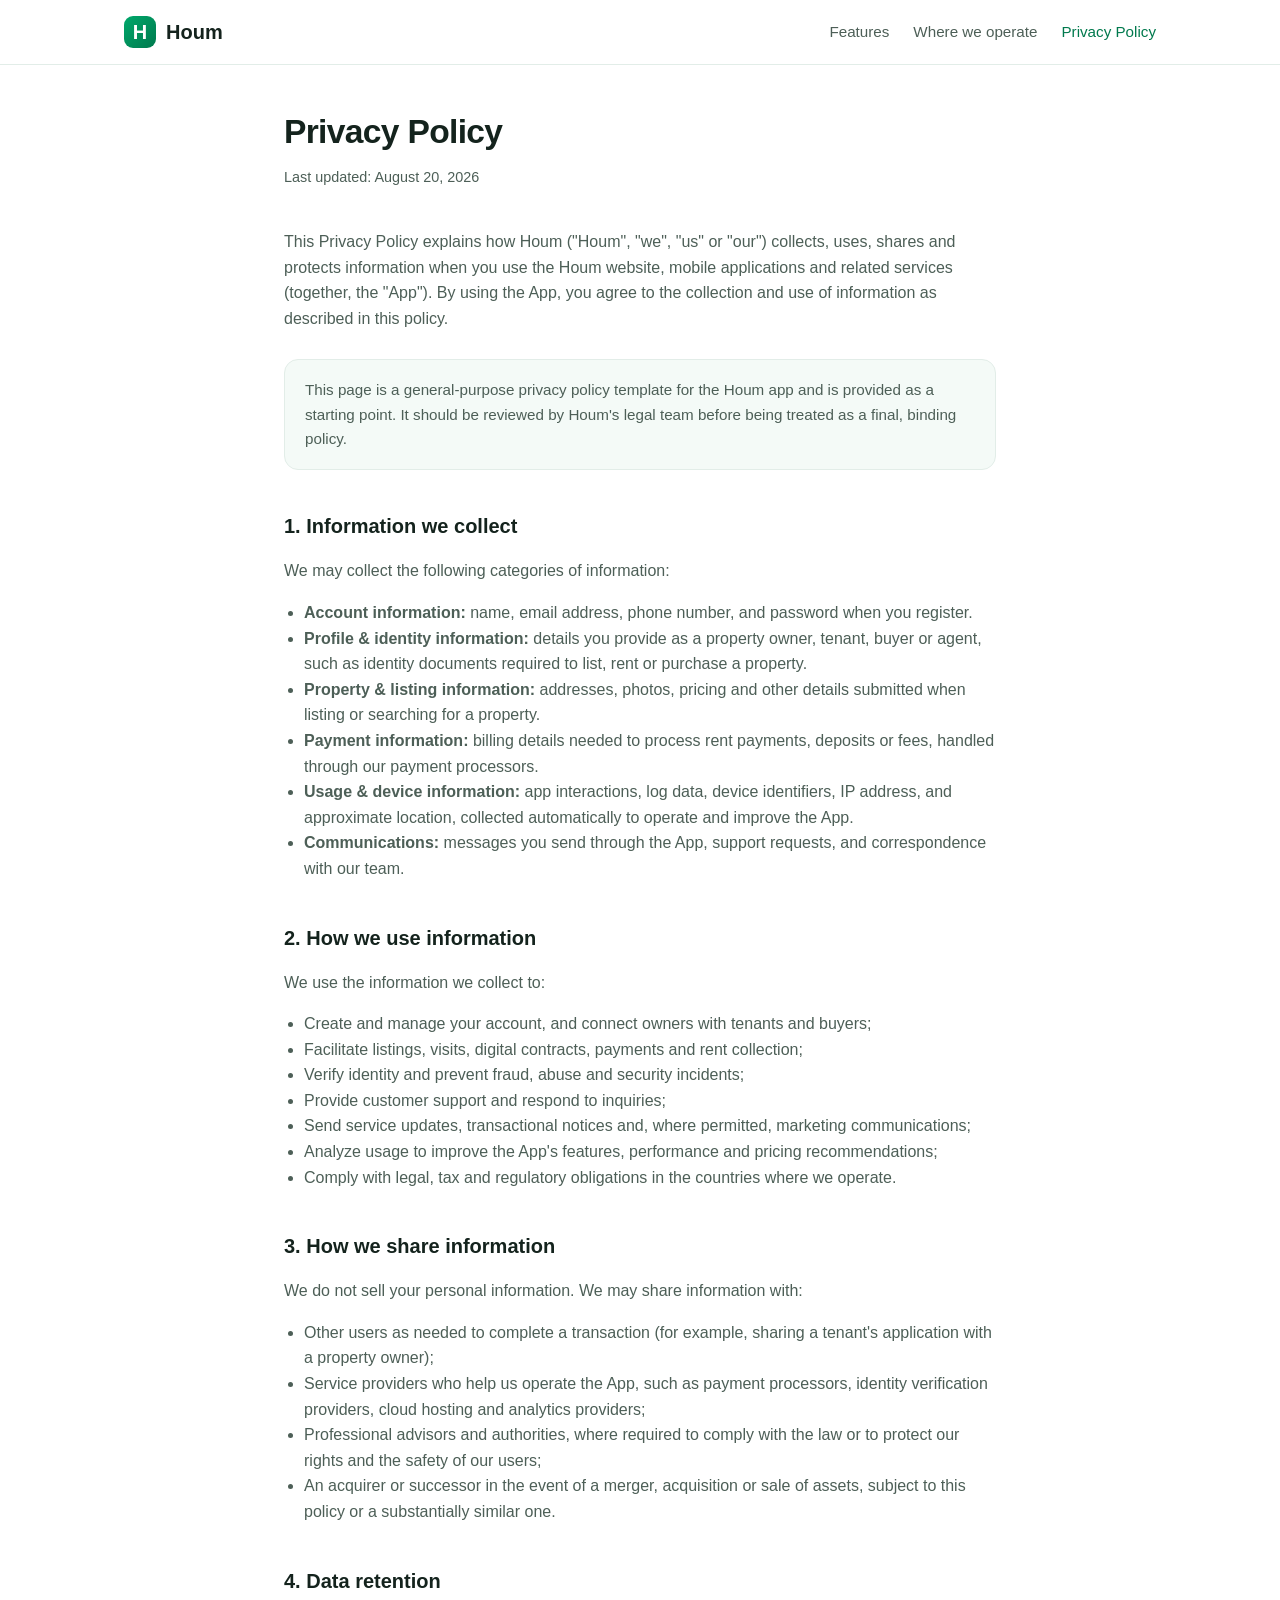
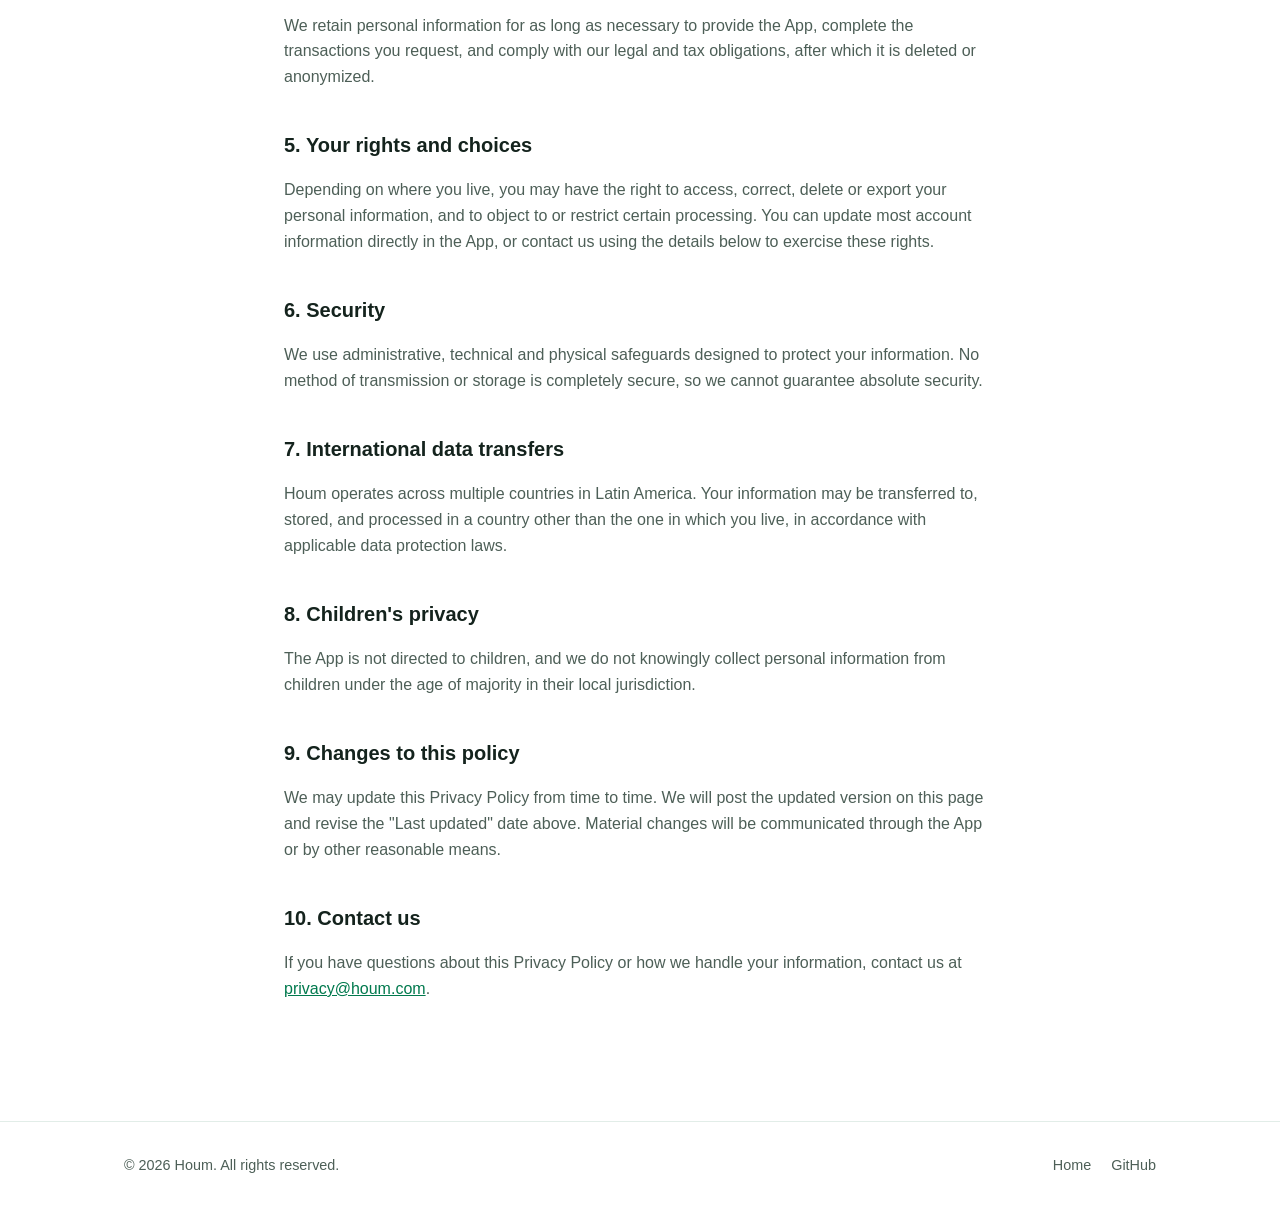
==== privacy-policy.html @ 1a6005f6 "Serve privacy policy at /privacy-policy Rename privacy.html to privacy-policy.html and update links " ====
<!doctype html>
<html lang="en">
<head>
  <meta charset="utf-8" />
  <meta name="viewport" content="width=device-width, initial-scale=1" />
  <title>Privacy Policy — Houm</title>
  <meta name="description" content="Privacy Policy for the Houm app and website: what data we collect, how we use it, and the choices you have." />
  <link rel="icon" href="data:image/svg+xml,<svg xmlns=%22http://www.w3.org/2000/svg%22 viewBox=%220 0 100 100%22><rect width=%22100%22 height=%22100%22 rx=%2222%22 fill=%22%2300a86b%22/><text x=%2250%22 y=%2266%22 font-size=%2258%22 font-family=%22Arial%2C sans-serif%22 font-weight=%22800%22 fill=%22white%22 text-anchor=%22middle%22>H</text></svg>" />
  <link rel="stylesheet" href="assets/styles.css" />
</head>
<body>
  <header class="site-header">
    <div class="container">
      <a class="logo" href="./">
        <span class="logo-mark">H</span>
        Houm
      </a>
      <nav class="site-nav">
        <a href="index.html#features">Features</a>
        <a href="index.html#countries">Where we operate</a>
        <a href="privacy-policy" class="active">Privacy Policy</a>
      </nav>
    </div>
  </header>

  <main class="policy">
    <div class="container">
      <h1>Privacy Policy</h1>
      <p class="updated">Last updated: August 20, 2026</p>

      <p>
        This Privacy Policy explains how Houm ("Houm", "we", "us" or "our") collects, uses,
        shares and protects information when you use the Houm website, mobile applications
        and related services (together, the "App"). By using the App, you agree to the
        collection and use of information as described in this policy.
      </p>

      <div class="callout">
        This page is a general-purpose privacy policy template for the Houm app and is
        provided as a starting point. It should be reviewed by Houm's legal team before
        being treated as a final, binding policy.
      </div>

      <h2>1. Information we collect</h2>
      <p>We may collect the following categories of information:</p>
      <ul>
        <li><strong>Account information:</strong> name, email address, phone number, and password when you register.</li>
        <li><strong>Profile &amp; identity information:</strong> details you provide as a property owner, tenant, buyer or agent, such as identity documents required to list, rent or purchase a property.</li>
        <li><strong>Property &amp; listing information:</strong> addresses, photos, pricing and other details submitted when listing or searching for a property.</li>
        <li><strong>Payment information:</strong> billing details needed to process rent payments, deposits or fees, handled through our payment processors.</li>
        <li><strong>Usage &amp; device information:</strong> app interactions, log data, device identifiers, IP address, and approximate location, collected automatically to operate and improve the App.</li>
        <li><strong>Communications:</strong> messages you send through the App, support requests, and correspondence with our team.</li>
      </ul>

      <h2>2. How we use information</h2>
      <p>We use the information we collect to:</p>
      <ul>
        <li>Create and manage your account, and connect owners with tenants and buyers;</li>
        <li>Facilitate listings, visits, digital contracts, payments and rent collection;</li>
        <li>Verify identity and prevent fraud, abuse and security incidents;</li>
        <li>Provide customer support and respond to inquiries;</li>
        <li>Send service updates, transactional notices and, where permitted, marketing communications;</li>
        <li>Analyze usage to improve the App's features, performance and pricing recommendations;</li>
        <li>Comply with legal, tax and regulatory obligations in the countries where we operate.</li>
      </ul>

      <h2>3. How we share information</h2>
      <p>We do not sell your personal information. We may share information with:</p>
      <ul>
        <li>Other users as needed to complete a transaction (for example, sharing a tenant's application with a property owner);</li>
        <li>Service providers who help us operate the App, such as payment processors, identity verification providers, cloud hosting and analytics providers;</li>
        <li>Professional advisors and authorities, where required to comply with the law or to protect our rights and the safety of our users;</li>
        <li>An acquirer or successor in the event of a merger, acquisition or sale of assets, subject to this policy or a substantially similar one.</li>
      </ul>

      <h2>4. Data retention</h2>
      <p>
        We retain personal information for as long as necessary to provide the App, complete
        the transactions you request, and comply with our legal and tax obligations, after
        which it is deleted or anonymized.
      </p>

      <h2>5. Your rights and choices</h2>
      <p>
        Depending on where you live, you may have the right to access, correct, delete or
        export your personal information, and to object to or restrict certain processing.
        You can update most account information directly in the App, or contact us using the
        details below to exercise these rights.
      </p>

      <h2>6. Security</h2>
      <p>
        We use administrative, technical and physical safeguards designed to protect your
        information. No method of transmission or storage is completely secure, so we
        cannot guarantee absolute security.
      </p>

      <h2>7. International data transfers</h2>
      <p>
        Houm operates across multiple countries in Latin America. Your information may be
        transferred to, stored, and processed in a country other than the one in which you
        live, in accordance with applicable data protection laws.
      </p>

      <h2>8. Children's privacy</h2>
      <p>
        The App is not directed to children, and we do not knowingly collect personal
        information from children under the age of majority in their local jurisdiction.
      </p>

      <h2>9. Changes to this policy</h2>
      <p>
        We may update this Privacy Policy from time to time. We will post the updated
        version on this page and revise the "Last updated" date above. Material changes
        will be communicated through the App or by other reasonable means.
      </p>

      <h2>10. Contact us</h2>
      <p>
        If you have questions about this Privacy Policy or how we handle your information,
        contact us at
        <a href="mailto:privacy@houm.com">privacy@houm.com</a>.
      </p>
    </div>
  </main>

  <footer class="site-footer">
    <div class="container">
      <span>&copy; 2026 Houm. All rights reserved.</span>
      <nav>
        <a href="index.html">Home</a>
        <a href="https://github.com/houm-so">GitHub</a>
      </nav>
    </div>
  </footer>
</body>
</html>
---- assets/styles.css ----
:root {
  --color-bg: #ffffff;
  --color-bg-alt: #f4faf7;
  --color-text: #14231d;
  --color-text-muted: #4d5f57;
  --color-primary: #00a86b;
  --color-primary-dark: #00794d;
  --color-border: #e2ede8;
  --max-width: 1080px;
  --radius: 14px;
  font-size: 16px;
}

* {
  box-sizing: border-box;
}

html {
  scroll-behavior: smooth;
}

body {
  margin: 0;
  font-family: -apple-system, BlinkMacSystemFont, "Segoe UI", Roboto, Helvetica, Arial, sans-serif;
  color: var(--color-text);
  background: var(--color-bg);
  line-height: 1.6;
}

a {
  color: var(--color-primary-dark);
}

img {
  max-width: 100%;
}

.container {
  max-width: var(--max-width);
  margin: 0 auto;
  padding: 0 24px;
}

/* Header */
.site-header {
  border-bottom: 1px solid var(--color-border);
  position: sticky;
  top: 0;
  background: rgba(255, 255, 255, 0.9);
  backdrop-filter: saturate(180%) blur(6px);
  z-index: 10;
}

.site-header .container {
  display: flex;
  align-items: center;
  justify-content: space-between;
  padding-top: 16px;
  padding-bottom: 16px;
}

.logo {
  display: flex;
  align-items: center;
  gap: 10px;
  font-weight: 700;
  font-size: 1.25rem;
  color: var(--color-text);
  text-decoration: none;
}

.logo-mark {
  width: 32px;
  height: 32px;
  border-radius: 9px;
  background: linear-gradient(135deg, var(--color-primary), var(--color-primary-dark));
  display: inline-flex;
  align-items: center;
  justify-content: center;
  color: #fff;
  font-weight: 800;
}

.site-nav {
  display: flex;
  gap: 24px;
  align-items: center;
}

.site-nav a {
  color: var(--color-text-muted);
  text-decoration: none;
  font-weight: 500;
  font-size: 0.95rem;
}

.site-nav a:hover,
.site-nav a.active {
  color: var(--color-primary-dark);
}

/* Hero */
.hero {
  background: linear-gradient(180deg, var(--color-bg-alt), var(--color-bg));
  padding: 72px 0 56px;
}

.hero .container {
  text-align: center;
}

.eyebrow {
  display: inline-block;
  padding: 6px 14px;
  border-radius: 999px;
  background: #e4f7ee;
  color: var(--color-primary-dark);
  font-size: 0.85rem;
  font-weight: 600;
  margin-bottom: 20px;
}

h1 {
  font-size: clamp(2rem, 5vw, 3rem);
  line-height: 1.15;
  margin: 0 0 18px;
  letter-spacing: -0.02em;
}

.hero p.lead {
  font-size: 1.15rem;
  color: var(--color-text-muted);
  max-width: 640px;
  margin: 0 auto 32px;
}

.button-row {
  display: flex;
  gap: 14px;
  justify-content: center;
  flex-wrap: wrap;
}

.btn {
  display: inline-block;
  padding: 12px 24px;
  border-radius: 10px;
  font-weight: 600;
  text-decoration: none;
  font-size: 0.98rem;
  transition: transform 0.15s ease, box-shadow 0.15s ease;
}

.btn-primary {
  background: var(--color-primary);
  color: #fff;
}

.btn-primary:hover {
  background: var(--color-primary-dark);
}

.btn-secondary {
  background: #fff;
  color: var(--color-text);
  border: 1px solid var(--color-border);
}

.btn-secondary:hover {
  border-color: var(--color-primary);
  color: var(--color-primary-dark);
}

/* Sections */
section {
  padding: 56px 0;
}

.section-title {
  text-align: center;
  margin-bottom: 44px;
}

.section-title h2 {
  font-size: 1.9rem;
  margin: 0 0 10px;
  letter-spacing: -0.01em;
}

.section-title p {
  color: var(--color-text-muted);
  max-width: 560px;
  margin: 0 auto;
}

.grid {
  display: grid;
  grid-template-columns: repeat(auto-fit, minmax(240px, 1fr));
  gap: 20px;
}

.card {
  border: 1px solid var(--color-border);
  border-radius: var(--radius);
  padding: 26px;
  background: var(--color-bg);
}

.card .icon {
  width: 44px;
  height: 44px;
  border-radius: 10px;
  background: var(--color-bg-alt);
  display: flex;
  align-items: center;
  justify-content: center;
  font-size: 1.3rem;
  margin-bottom: 16px;
}

.card h3 {
  margin: 0 0 8px;
  font-size: 1.1rem;
}

.card p {
  margin: 0;
  color: var(--color-text-muted);
  font-size: 0.95rem;
}

.countries {
  background: var(--color-bg-alt);
}

.country-list {
  display: flex;
  justify-content: center;
  gap: 40px;
  flex-wrap: wrap;
  font-weight: 600;
  font-size: 1.05rem;
}

.country-list span {
  color: var(--color-text-muted);
  font-weight: 500;
  font-size: 0.85rem;
  display: block;
  margin-top: 4px;
}

/* Footer */
.site-footer {
  border-top: 1px solid var(--color-border);
  padding: 32px 0;
  margin-top: 24px;
}

.site-footer .container {
  display: flex;
  justify-content: space-between;
  align-items: center;
  flex-wrap: wrap;
  gap: 16px;
  color: var(--color-text-muted);
  font-size: 0.9rem;
}

.site-footer nav {
  display: flex;
  gap: 20px;
}

.site-footer a {
  color: var(--color-text-muted);
  text-decoration: none;
}

.site-footer a:hover {
  color: var(--color-primary-dark);
}

/* Policy page */
.policy {
  padding: 48px 0 80px;
}

.policy .container {
  max-width: 760px;
}

.policy h1 {
  font-size: 2.1rem;
  margin-bottom: 6px;
}

.policy .updated {
  color: var(--color-text-muted);
  font-size: 0.9rem;
  margin-bottom: 40px;
}

.policy h2 {
  font-size: 1.25rem;
  margin-top: 40px;
  margin-bottom: 12px;
}

.policy p,
.policy li {
  color: var(--color-text-muted);
  font-size: 1rem;
}

.policy ul {
  padding-left: 20px;
}

.policy a {
  color: var(--color-primary-dark);
}

.callout {
  background: var(--color-bg-alt);
  border: 1px solid var(--color-border);
  border-radius: var(--radius);
  padding: 18px 20px;
  margin: 28px 0;
  font-size: 0.95rem;
  color: var(--color-text-muted);
}
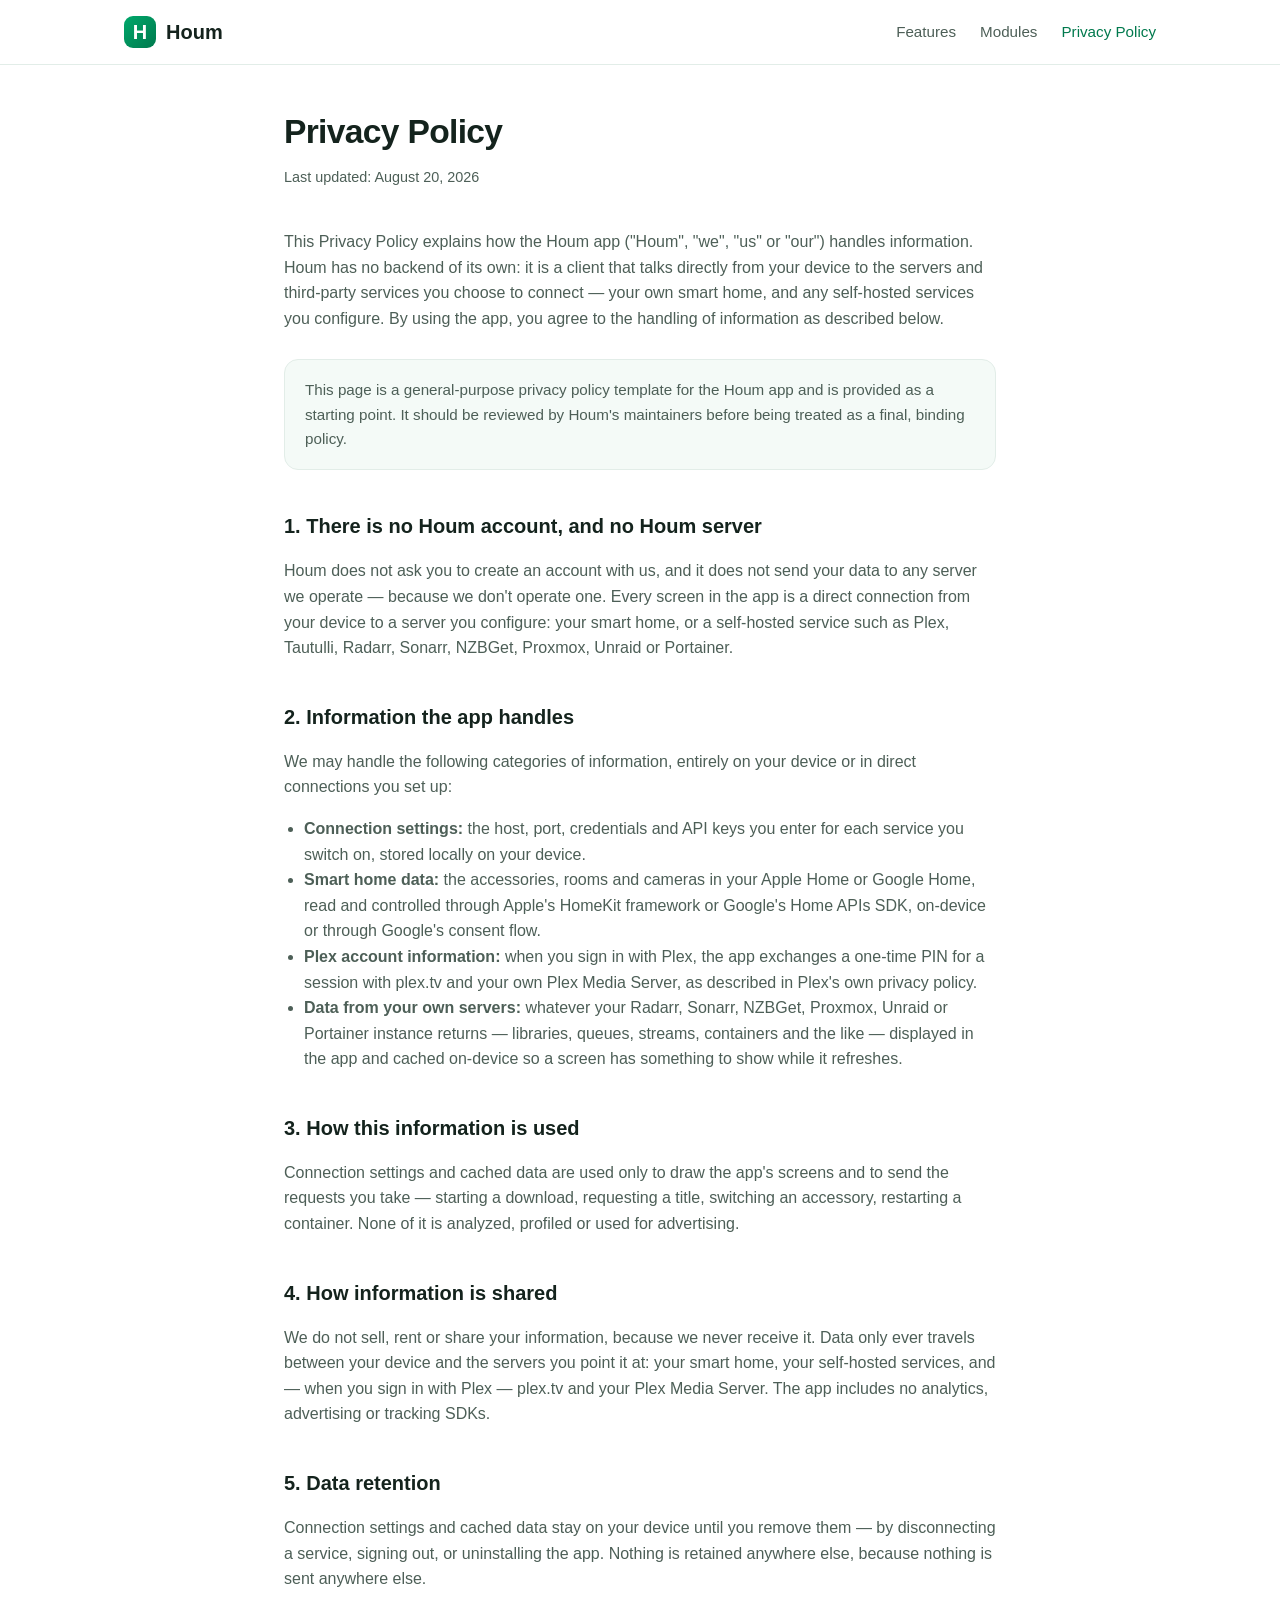
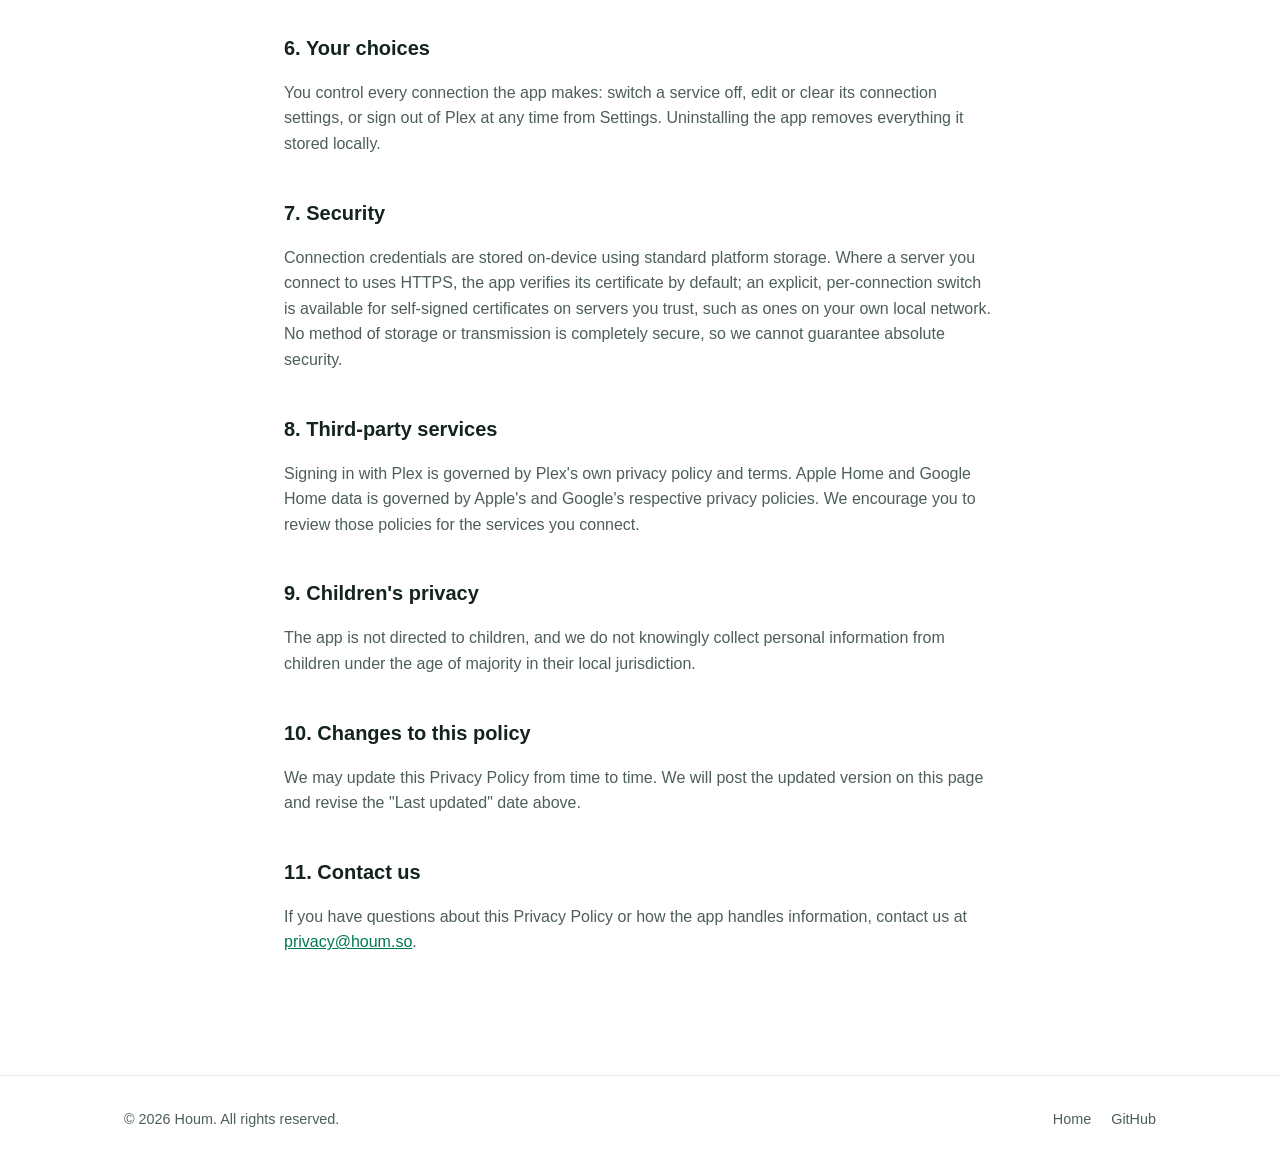
==== commit aa95840e: "Rewrite site content to describe the actual Houm app The landing page and privacy policy described a" ====
--- a/privacy-policy.html
+++ b/privacy-policy.html
@@ -4,7 +4,7 @@
   <meta charset="utf-8" />
   <meta name="viewport" content="width=device-width, initial-scale=1" />
   <title>Privacy Policy — Houm</title>
-  <meta name="description" content="Privacy Policy for the Houm app and website: what data we collect, how we use it, and the choices you have." />
+  <meta name="description" content="Privacy Policy for the Houm app: what data the app handles, where it goes, and the choices you have." />
   <link rel="icon" href="data:image/svg+xml,<svg xmlns=%22http://www.w3.org/2000/svg%22 viewBox=%220 0 100 100%22><rect width=%22100%22 height=%22100%22 rx=%2222%22 fill=%22%2300a86b%22/><text x=%2250%22 y=%2266%22 font-size=%2258%22 font-family=%22Arial%2C sans-serif%22 font-weight=%22800%22 fill=%22white%22 text-anchor=%22middle%22>H</text></svg>" />
   <link rel="stylesheet" href="assets/styles.css" />
 </head>
@@ -17,7 +17,7 @@
       </a>
       <nav class="site-nav">
         <a href="index.html#features">Features</a>
-        <a href="index.html#countries">Where we operate</a>
+        <a href="index.html#modules">Modules</a>
         <a href="privacy-policy" class="active">Privacy Policy</a>
       </nav>
     </div>
@@ -29,97 +29,101 @@
       <p class="updated">Last updated: August 20, 2026</p>
 
       <p>
-        This Privacy Policy explains how Houm ("Houm", "we", "us" or "our") collects, uses,
-        shares and protects information when you use the Houm website, mobile applications
-        and related services (together, the "App"). By using the App, you agree to the
-        collection and use of information as described in this policy.
+        This Privacy Policy explains how the Houm app ("Houm", "we", "us" or "our")
+        handles information. Houm has no backend of its own: it is a client that talks
+        directly from your device to the servers and third-party services you choose to
+        connect — your own smart home, and any self-hosted services you configure. By
+        using the app, you agree to the handling of information as described below.
       </p>
 
       <div class="callout">
         This page is a general-purpose privacy policy template for the Houm app and is
-        provided as a starting point. It should be reviewed by Houm's legal team before
+        provided as a starting point. It should be reviewed by Houm's maintainers before
         being treated as a final, binding policy.
       </div>
 
-      <h2>1. Information we collect</h2>
-      <p>We may collect the following categories of information:</p>
+      <h2>1. There is no Houm account, and no Houm server</h2>
+      <p>
+        Houm does not ask you to create an account with us, and it does not send your
+        data to any server we operate — because we don't operate one. Every screen in the
+        app is a direct connection from your device to a server you configure: your smart
+        home, or a self-hosted service such as Plex, Tautulli, Radarr, Sonarr, NZBGet,
+        Proxmox, Unraid or Portainer.
+      </p>
+
+      <h2>2. Information the app handles</h2>
+      <p>We may handle the following categories of information, entirely on your device or in direct connections you set up:</p>
       <ul>
-        <li><strong>Account information:</strong> name, email address, phone number, and password when you register.</li>
-        <li><strong>Profile &amp; identity information:</strong> details you provide as a property owner, tenant, buyer or agent, such as identity documents required to list, rent or purchase a property.</li>
-        <li><strong>Property &amp; listing information:</strong> addresses, photos, pricing and other details submitted when listing or searching for a property.</li>
-        <li><strong>Payment information:</strong> billing details needed to process rent payments, deposits or fees, handled through our payment processors.</li>
-        <li><strong>Usage &amp; device information:</strong> app interactions, log data, device identifiers, IP address, and approximate location, collected automatically to operate and improve the App.</li>
-        <li><strong>Communications:</strong> messages you send through the App, support requests, and correspondence with our team.</li>
+        <li><strong>Connection settings:</strong> the host, port, credentials and API keys you enter for each service you switch on, stored locally on your device.</li>
+        <li><strong>Smart home data:</strong> the accessories, rooms and cameras in your Apple Home or Google Home, read and controlled through Apple's HomeKit framework or Google's Home APIs SDK, on-device or through Google's consent flow.</li>
+        <li><strong>Plex account information:</strong> when you sign in with Plex, the app exchanges a one-time PIN for a session with plex.tv and your own Plex Media Server, as described in Plex's own privacy policy.</li>
+        <li><strong>Data from your own servers:</strong> whatever your Radarr, Sonarr, NZBGet, Proxmox, Unraid or Portainer instance returns — libraries, queues, streams, containers and the like — displayed in the app and cached on-device so a screen has something to show while it refreshes.</li>
       </ul>
 
-      <h2>2. How we use information</h2>
-      <p>We use the information we collect to:</p>
-      <ul>
-        <li>Create and manage your account, and connect owners with tenants and buyers;</li>
-        <li>Facilitate listings, visits, digital contracts, payments and rent collection;</li>
-        <li>Verify identity and prevent fraud, abuse and security incidents;</li>
-        <li>Provide customer support and respond to inquiries;</li>
-        <li>Send service updates, transactional notices and, where permitted, marketing communications;</li>
-        <li>Analyze usage to improve the App's features, performance and pricing recommendations;</li>
-        <li>Comply with legal, tax and regulatory obligations in the countries where we operate.</li>
-      </ul>
-
-      <h2>3. How we share information</h2>
-      <p>We do not sell your personal information. We may share information with:</p>
-      <ul>
-        <li>Other users as needed to complete a transaction (for example, sharing a tenant's application with a property owner);</li>
-        <li>Service providers who help us operate the App, such as payment processors, identity verification providers, cloud hosting and analytics providers;</li>
-        <li>Professional advisors and authorities, where required to comply with the law or to protect our rights and the safety of our users;</li>
-        <li>An acquirer or successor in the event of a merger, acquisition or sale of assets, subject to this policy or a substantially similar one.</li>
-      </ul>
-
-      <h2>4. Data retention</h2>
+      <h2>3. How this information is used</h2>
       <p>
-        We retain personal information for as long as necessary to provide the App, complete
-        the transactions you request, and comply with our legal and tax obligations, after
-        which it is deleted or anonymized.
+        Connection settings and cached data are used only to draw the app's screens and to
+        send the requests you take — starting a download, requesting a title, switching an
+        accessory, restarting a container. None of it is analyzed, profiled or used for
+        advertising.
       </p>
 
-      <h2>5. Your rights and choices</h2>
+      <h2>4. How information is shared</h2>
       <p>
-        Depending on where you live, you may have the right to access, correct, delete or
-        export your personal information, and to object to or restrict certain processing.
-        You can update most account information directly in the App, or contact us using the
-        details below to exercise these rights.
+        We do not sell, rent or share your information, because we never receive it. Data
+        only ever travels between your device and the servers you point it at: your smart
+        home, your self-hosted services, and — when you sign in with Plex — plex.tv and
+        your Plex Media Server. The app includes no analytics, advertising or tracking
+        SDKs.
       </p>
 
-      <h2>6. Security</h2>
+      <h2>5. Data retention</h2>
       <p>
-        We use administrative, technical and physical safeguards designed to protect your
-        information. No method of transmission or storage is completely secure, so we
-        cannot guarantee absolute security.
+        Connection settings and cached data stay on your device until you remove them —
+        by disconnecting a service, signing out, or uninstalling the app. Nothing is
+        retained anywhere else, because nothing is sent anywhere else.
       </p>
 
-      <h2>7. International data transfers</h2>
+      <h2>6. Your choices</h2>
       <p>
-        Houm operates across multiple countries in Latin America. Your information may be
-        transferred to, stored, and processed in a country other than the one in which you
-        live, in accordance with applicable data protection laws.
+        You control every connection the app makes: switch a service off, edit or clear
+        its connection settings, or sign out of Plex at any time from Settings. Uninstalling
+        the app removes everything it stored locally.
       </p>
 
-      <h2>8. Children's privacy</h2>
+      <h2>7. Security</h2>
       <p>
-        The App is not directed to children, and we do not knowingly collect personal
+        Connection credentials are stored on-device using standard platform storage. Where
+        a server you connect to uses HTTPS, the app verifies its certificate by default;
+        an explicit, per-connection switch is available for self-signed certificates on
+        servers you trust, such as ones on your own local network. No method of storage or
+        transmission is completely secure, so we cannot guarantee absolute security.
+      </p>
+
+      <h2>8. Third-party services</h2>
+      <p>
+        Signing in with Plex is governed by Plex's own privacy policy and terms. Apple Home
+        and Google Home data is governed by Apple's and Google's respective privacy
+        policies. We encourage you to review those policies for the services you connect.
+      </p>
+
+      <h2>9. Children's privacy</h2>
+      <p>
+        The app is not directed to children, and we do not knowingly collect personal
         information from children under the age of majority in their local jurisdiction.
       </p>
 
-      <h2>9. Changes to this policy</h2>
+      <h2>10. Changes to this policy</h2>
       <p>
         We may update this Privacy Policy from time to time. We will post the updated
-        version on this page and revise the "Last updated" date above. Material changes
-        will be communicated through the App or by other reasonable means.
+        version on this page and revise the "Last updated" date above.
       </p>
 
-      <h2>10. Contact us</h2>
+      <h2>11. Contact us</h2>
       <p>
-        If you have questions about this Privacy Policy or how we handle your information,
-        contact us at
-        <a href="mailto:privacy@houm.com">privacy@houm.com</a>.
+        If you have questions about this Privacy Policy or how the app handles
+        information, contact us at
+        <a href="mailto:privacy@houm.so">privacy@houm.so</a>.
       </p>
     </div>
   </main>
